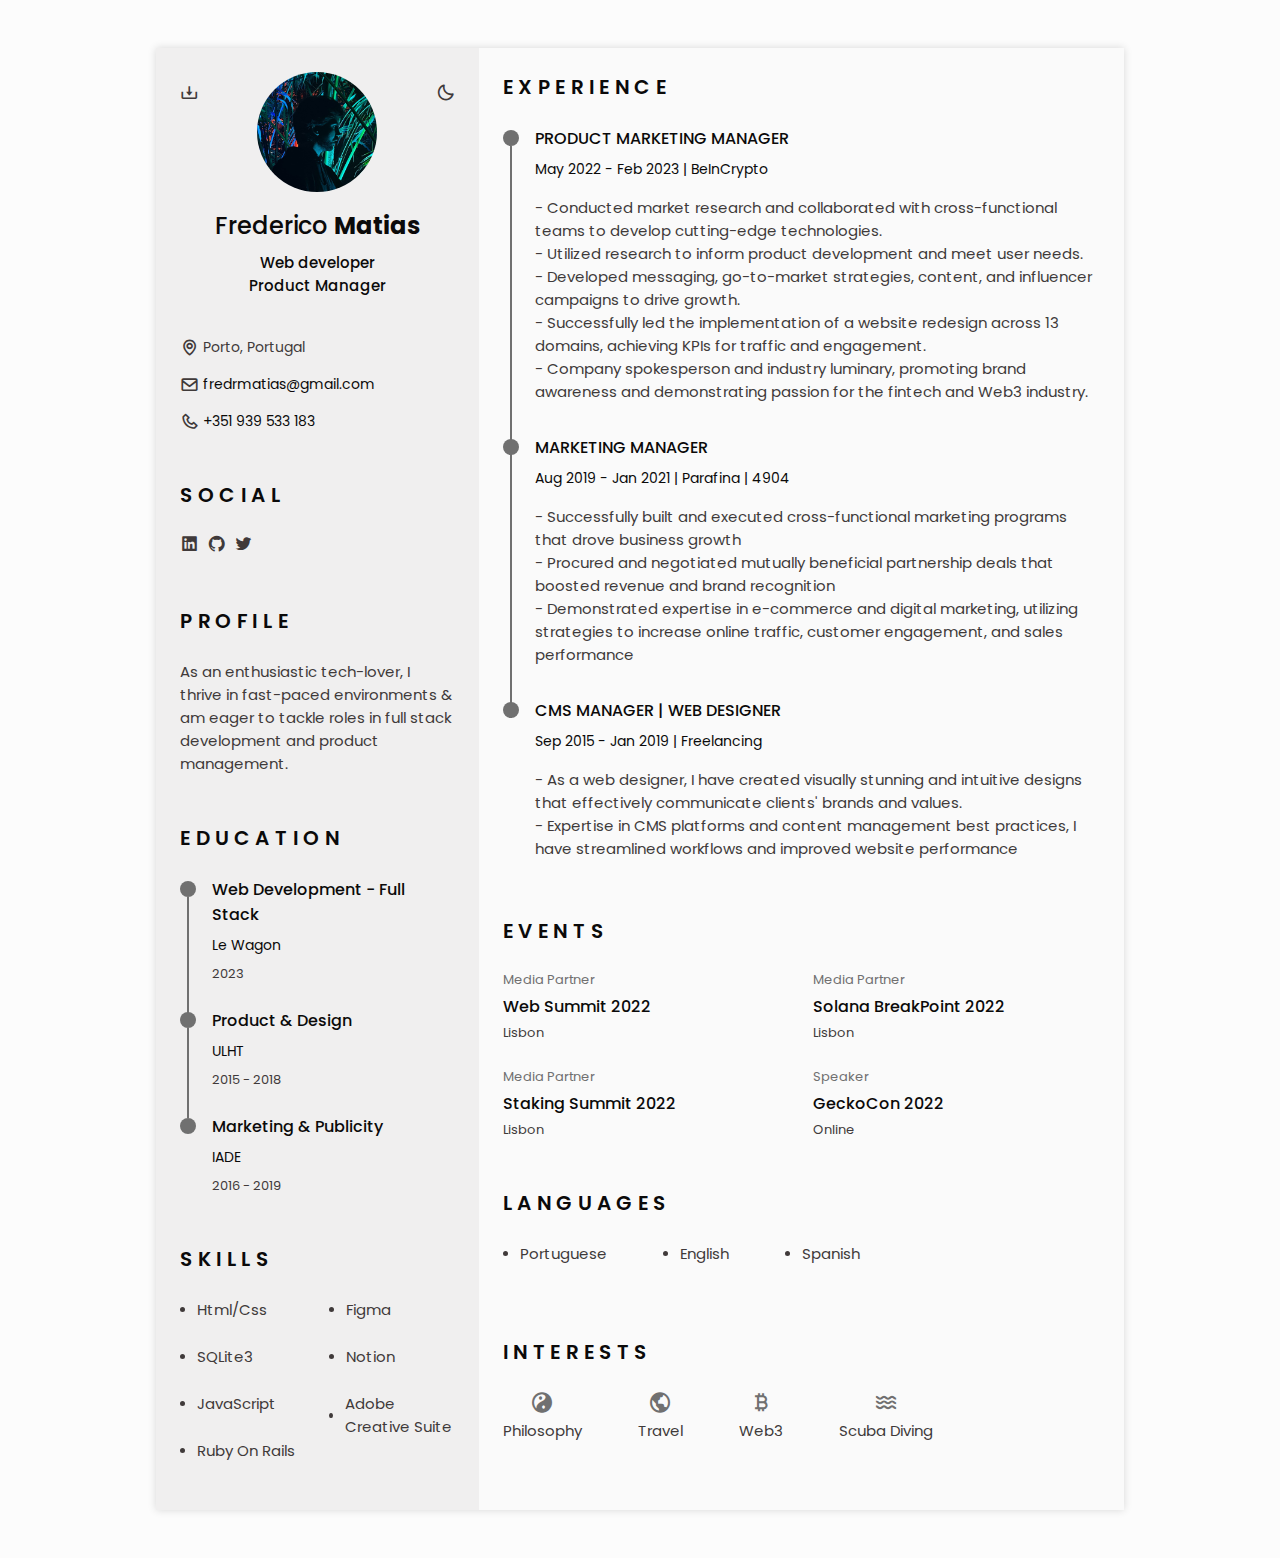
==== index.html @ e9baae90 "Full code for the CV" ====
<!DOCTYPE html>
    <html lang="en">
    <head>
        <meta charset="UTF-8">
        <meta name="viewport" content="width=device-width, initial-scale=1.0">

        <!--========== BOX ICONS ==========-->
        <link rel="stylesheet" href="https://cdn.jsdelivr.net/npm/boxicons@latest/css/boxicons.min.css">

        <!--========== CSS ==========-->
        <link rel="stylesheet" href="assets/css/styles.css">

        <title>Frederico Matias</title>
    </head>
    <body>
        <!--========== HEADER ==========-->
        <header class="l-header" id="header">
            <nav class="nav bd-container">
                <a href="#" class="nav__logo">Matias</a>

                <div class="nav__menu" id="nav-menu">
                    <ul class="nav__list">
                        <li class="nav__item">
                            <a href="#home" class="nav__link active-link">
                                <i class='bx bx-home nav__icon' ></i>Home
                            </a>
                        </li>
                        <li class="nav__item">
                            <a href="#profile" class="nav__link">
                                <i class='bx bx-user nav__icon' ></i>Profile
                            </a>
                        </li>
                        <li class="nav__item">
                            <a href="#education" class="nav__link">
                                <i class='bx bx-book nav__icon' ></i>Education
                            </a>
                        </li>
                        <li class="nav__item">
                            <a href="#skills" class="nav__link">
                                <i class='bx bx-receipt nav__icon' ></i>Skills
                            </a>
                        </li>
                        <li class="nav__item">
                            <a href="#experience" class="nav__link">
                                <i class='bx bx-briefcase-alt nav__icon' ></i>Experience
                            </a>
                        </li>
                        <li class="nav__item">
                            <a href="#references" class="nav__link">
                                <i class='bx bx-calendar-event  nav__icon'></i>Events
                            </a>
                        </li>
                    </ul>
                </div>

                <div class="nav__toggle" id="nav-toggle">
                    <i class='bx bx-grid-alt'></i>
                </div>
            </nav>
        </header>

        <main class="l-main bd-container">
            <div class="resume" id="area-cv">
                <div class="resume__left">
                    <!--========== HOME ==========-->
                    <section class="home" id="home">
                        <div class="home__container section bd-grid">
                            <div class="home__data bd-grid">
                                <img src="assets/img/1639055792636.jpg" alt="" class="home__img">

                                <h1 class="home__title">Frederico <b>Matias</b></h1>
                                <h3 class="home__profession">Web developer <br> Product Manager</h3>

                                <div>
                                    <a download="" href="assets/pdf/cvFredericoMatias_.pdf" class="home__button-movil">Dowload Cv</a>
                                </div>
                            </div>   
    
    
                            <div class="home__address bd-grid">
                                <span class="home__information">
                                    <i class='bx bx-map home__icon'></i> Porto, Portugal
                                </span>
                                <span class="home__information">
                                    <i class='bx bx-envelope home__icon'></i>
                                    <a href="mailto:fredrmatias@gmail.com">fredrmatias@gmail.com</a>
                                </span>
                                <span class="home__information">
                                    <i class='bx bx-phone home__icon'></i>
                                    <a href="tel:+351939533183">+351 939 533 183</a>
                                </span>
                            </div>
                            
                            
                        </div>

                        <!-- Theme change button -->
                        <i class='bx bx-moon change-theme' title="Theme" id="theme-button"></i>

                        <i class='bx bx-download generate-pdf' title="Generate PDF" id="resume-button"></i>
                    </section>

                    <!--========== SOCIAL ==========-->
                    <section class="social section">
                        <h2 class="section-title">SOCIAL</h2>
                        
                        <div class="social__container ">
                            <a href="https://www.linkedin.com/in/frederico-matias-128671200/" target="_blank" class="social__link">
                                <i class='bx bxl-linkedin-square social__icon'></i>
                                
                            </a>
                            <a href="https://github.com/Fa-rm" target="_blank" class="social__link">
                                <i class='bx bxl-github social__icon'></i>
                                
                            </a>
                            <a href="#" target="_blank" class="social__link">
                                <i class='bx bxl-twitter social__icon'></i>
                                
                            </a>
                        </div>
                    </section>

                    <!--========== PROFILE ==========-->
                    <section class="profile section" id="profile">
                        <h2 class="section-title">Profile</h2>
                        <p class="profile__description"> As an enthusiastic tech-lover, I thrive in fast-paced environments & am eager to tackle roles in full stack development and product management.</p>
                    </section>
                    
                    <!--========== EDUCATION ==========-->
                    <section class="education section" id="education">
                        <h2 class="section-title">Education</h2>
                        
                        <div class="education__container bd-grid">
                            <div class="education__content">
                                <div class="education__time">
                                    <span class="education__rounder"></span>
                                    <span class="education__line"></span>
                                </div>
                                
                                <div class="education__data bd-grid">
                                    <h3 class="education__title">Web Development - Full Stack</h3>
                                    <span class="education__studies">
                                        <a href="https://www.lewagon.com/web-development-course">Le Wagon</a>
                                    </span>
                                    <span class="education__year">2023</span>
                                </div>
                                
                            </div>

                            <div class="education__content">
                                <div class="education__time">
                                    <span class="education__rounder"></span>
                                    <span class="education__line"></span>
                                </div>
                                
                                <div class="education__data bd-grid">
                                    <h3 class="education__title">Product &amp; Design</h3>
                                    <span class="education__studies">
                                        <a href="https://www.ulusofona.pt/en/">ULHT</a>
                                    </span>
                                    <span class="education__year">2015 - 2018</span>
                                </div>
                            </div>

                            <div class="education__content">
                                <div class="education__time">
                                    <span class="education__rounder"></span>

                                </div>
                                
                                <div class="education__data bd-grid">
                                    <h3 class="education__title">Marketing &amp; Publicity</h3>
                                    <span class="education__studies">
                                        <a href="https://www.iade.europeia.pt/en/">IADE</a>
                                    </span>
                                    <span class="education__year">2016 - 2019</span>
                                </div>
                            </div>
                        </div>
                    </section>


                    <!--========== SKILLS  ==========-->
                    <section class="skills section" id="skills">
                        <h2 class="section-title">Skills</h2>

                        <div class="skills__content bd-grid">
                            <ul class="skills__data">
                                <li class="skills__name">
                                    <span class="skills__circle"></span> Html/Css
                                </li>
                                <li class="skills__name">
                                    <span class="skills__circle"></span> SQLite3
                                </li>
                                <li class="skills__name">
                                    <span class="skills__circle"></span> JavaScript
                                </li>
                                <li class="skills__name">
                                    <span class="skills__circle"></span> Ruby On Rails
                                </li>
                            </ul>
                            
                            <ul class="skills__data">
                                <li class="skills__name">
                                    <span class="skills__circle"></span> Figma
                                </li>
                                <li class="skills__name">
                                    <span class="skills__circle"></span> Notion
                                </li>
                                <li class="skills__name">
                                    <span class="skills__circle"></span> Adobe Creative Suite
                                </li>
                            </ul>
                        </div>
                    </section>
                </div>

                <div class="resume__right">
                    <!--========== EXPERIENCE ==========-->
                    <section class="experience section" id="experience">
                        <h2 class="section-title">Experience</h2>

                        <div class="experience__container bd-grid">
                            <div class="experience__content">
                                <div class="experience__time">
                                    <span class="experience__rounder"></span>
                                    <span class="experience__line"></span>
                                </div>

                                <div class="experience__data bd-grid">
                                    <h3 class="experience__title">PRODUCT MARKETING MANAGER</h3>
                                    <span class="experience__company">May 2022 - Feb 2023 | BeInCrypto</span>
                                    <p class="experience__description">
                                        <ul>
                                            <li>- Conducted market research and collaborated with cross-functional teams to develop cutting-edge technologies.</li>
                                            <li>- Utilized research to inform product development and meet user needs.</li>
                                            <li>- Developed messaging, go-to-market strategies, content, and influencer campaigns to drive growth.</li>
                                            <li>- Successfully led the implementation of a website redesign across 13 domains, achieving KPIs for traffic and engagement.</li>
                                            <li>- Company spokesperson and industry luminary, promoting brand awareness and demonstrating passion for the fintech and Web3 industry.</li>

                                        </ul>
                                        
                                        
                                    </p>
                                </div>
                            </div>

                            <div class="experience__content">
                                <div class="experience__time">
                                    <span class="experience__rounder"></span>
                                    <span class="experience__line"></span>
                                </div>
                                
                                <div class="experience__data bd-grid">
                                    <h3 class="experience__title">MARKETING MANAGER</h3>
                                    <span class="experience__company">Aug 2019 - Jan 2021 | Parafina | 4904</span>
                                    <p class="experience__description">
                                        <ul>
                                            <li>- Successfully built and executed cross-functional marketing programs that drove business growth</li>
                                            <li>- Procured and negotiated mutually beneficial partnership deals that boosted revenue and brand recognition</li>
                                            <li>- Demonstrated expertise in e-commerce and digital marketing, utilizing strategies to increase online traffic, customer engagement, and sales performance</li>
                                        </ul>
                                    </p>
                                </div>
                            </div>

                            <div class="experience__content">
                                <div class="experience__time">
                                    <span class="experience__rounder"></span>

                                </div>
                                
                                <div class="experience__data bd-grid">
                                    <h3 class="experience__title">CMS MANAGER | WEB DESIGNER</h3>
                                    <span class="experience__company">Sep 2015 - Jan 2019 | Freelancing </span>
                                    <p class="experience__description">
                                        <ul>
                                            <li>- As a web designer, I have created visually stunning and intuitive designs that effectively communicate clients' brands and values.</li>
                                            <li>- Expertise in CMS platforms and content management best practices, I have streamlined workflows and improved website performance</li>
                                        </ul>
                                    </p>
                                </div>
                            </div>
                        </div>
                    </section>

                    <!--========== CERTIFICATES ==========-->
       

                    <!--========== EVENTS ==========-->
                    <section class="references section" id="references">
                        <h2 class="section-title">Events</h2>

                        <div class="references__container bd-grid">
                            <div class="references__content bd-grid">
                                <span class="references__subtitle">Media Partner</span>
                                <h3 class="references__title">Web Summit 2022</h3>
                                <ul class="references__contact">
                                    <li>Lisbon</li>
                                    <li></li>
                                </ul>
                            </div>

                            <div class="references__content bd-grid">
                                <span class="references__subtitle">Media Partner</span>
                                <h3 class="references__title">Solana BreakPoint 2022</h3>
                                <ul class="references__contact">
                                    <li>Lisbon</li>
                                    <li></li>
                                </ul>
                            </div>

                            <div class="references__content bd-grid">
                                <span class="references__subtitle">Media Partner</span>
                                <h3 class="references__title">Staking Summit 2022</h3>
                                <ul class="references__contact">
                                    <li>Lisbon</li>
                                    <li></li>
                                </ul>
                            </div>

                               <div class="references__content bd-grid">
                                <span class="references__subtitle">Speaker</span>
                                <h3 class="references__title">GeckoCon 2022</h3>
                                <ul class="references__contact">
                                    <li>Online</li>
                                    <li></li>
                                </ul>
                            </div>
                        </div>
                    </section>

                    <!--========== LANGUAGES ==========-->
                    <section class="languages section">
                        <h2 class="section-title">Languages</h2>

                        <div class="languages__container">
                            <ul class="languages__content bd-grid">
                                <li class="languages__name">
                                    <span class="languages__circle"></span>Portuguese
                                </li>
                                <li class="languages__name">
                                    <span class="languages__circle"></span>English
                                </li>
                                <li class="languages__name">
                                    <span class="languages__circle"></span>Spanish
                                </li>
                            </ul>
                        </div>
                    </section>
                        

                    <!--========== INTERESTS ==========-->
                    <section class="interests section">
                        <h2 class="section-title">Interests</h2>

                        <div class="interests__container bd-grid">
                            <div class="interests__content">
                                <i class='bx bxs-yin-yang interests__icon'></i>
                                <span class="interests__name">Philosophy</span>
                            </div>
                            <div class="interests__content">
                                <i class='bx bx-world interests__icon' ></i>
                                <span class="interests__name">Travel</span>
                            </div>
                            <div class="interests__content">
                                <i class='bx bx-bitcoin interests__icon' ></i>
                                <span class="interests__name">Web3</span>
                            </div>
                            <div class="interests__content">
                                <i class='bx bx-water interests__icon' ></i>
                                <span class="interests__name">Scuba Diving</span>
                            </div>
                        </div>
                    </section>
                </div>
            </div>
        </main>

        <!--========== SCROLL TOP ==========-->
        <a href="#" class="scrolltop" id="scroll-top">
            <i class='bx bx-up-arrow-alt scrolltop__icon'></i>
        </a>

        
        <!--========== HTML2PDF ==========-->
        <script src="assets/js/html2pdf.bundle.min.js"></script>

        <!--========== MAIN JS ==========-->
        <script src="assets/js/main.js"></script>
    </body>
</html>
---- assets/css/styles.css ----
/*===== GOOGLE FONTS =====*/
@import url('https://fonts.googleapis.com/css2?family=Poppins:wght@400;500;600&display=swap');

/*===== VARIABLES CSS =====*/
:root {
  --header-height: 3rem;
  
  /*========== Colors ==========*/
  --title-color: #0B0A0A;
  --text-color: #403A3A;
  --text-color-light: #707070;
  --container-color: #FAFAFA;
  --container-color-alt: #F0EFEF;
  --body-color: #FCFCFC;

  /*========== Font and typography ==========*/
  --body-font: 'Poppins', sans-serif;
  --h1-font-size: 1.5rem;
  --h2-font-size: 1.25rem;
  --h3-font-size: 1rem;
  --normal-font-size: .938rem;
  --small-font-size: .875rem;
  --smaller-font-size: .813rem;

  /*========== Font weight ==========*/
  --font-medium: 500;
  --font-semi-bold: 600;

  /*========== Margenes ==========*/
  --mb-1: .5rem;
  --mb-2: 1rem;
  --mb-3: 1.5rem;

  /*========== z index ==========*/
  --z-tooltip: 10;
  --z-fixed: 100;
}

/*========== BASE ==========*/
*,::before,::after{
  box-sizing: border-box;
}

html{
  scroll-behavior: smooth;
}

/*========== Variables Dark theme ==========*/
body.dark-theme{
  --title-color: #F2F2F2;
  --text-color: #BFBFBF;
  --container-color: #212121;
  --container-color-alt: #181616;
  --body-color: #2B2B2B;
}

/*========== Button Dark/Light ==========*/
.change-theme{
  position: absolute;
  right: 0;
  top: 2.2rem;
  display: flex;
  color: var(--text-color);
  font-size: 1.2rem;
  cursor: pointer;
}

.change-theme:hover{
  color: var(--title-color);
}

/*========== Font size variables to scale cv ==========*/
body.scale-cv{
  --h1-font-size: .938rem;
  --h2-font-size: .938rem;
  --h3-font-size: .875rem;
  --normal-font-size: .813rem;
  --small-font-size: .75rem;
  --smaller-font-size: .688rem;
}

/*========== Generate PDF button ==========*/
.generate-pdf{
  display: none;
  position: absolute;
  top: 2.2rem;
  left: 0;
  font-size: 1.2rem;
  color: var(--text-color);
  cursor: pointer;
}

.generate-pdf:hover{
  color: var(--title-color);
}

/*========== Classes modified to reduce size and print on A4 sheet ==========*/
.scale-cv .change-theme,
.scale-cv .generate-pdf{
  display: none;
}

.scale-cv .bd-container{
  max-width: 595px;
}

.scale-cv .section{
  padding: 1.5rem 0 .80rem;
}

.scale-cv .section-title{
  margin-bottom: .75rem;
}

.scale-cv .resume__left,
.scale-cv .resume__right{
  padding: 0 1rem;
}

.scale-cv .home__img{
  width: 90px;
  height: 90px;
}

.scale-cv .home__container{
  gap: 1.5rem;
}

.scale-cv .home__data{
  gap: .25rem;
}

.scale-cv .home__address,
.scale-cv .social__container{
  gap: .75rem;
}

.scale-cv .home__icon,
.scale-cv .social__icon,
.scale-cv .interests__icon{
  font-size: 1rem;
}

.scale-cv .education__container,
.scale-cv .experience__container,
.scale-cv .certificate__container{
  gap: 1rem;
}

.scale-cv .education__time,
.scale-cv .experience__time{
  padding-right: .5rem;
}

.scale-cv .education__rounder,
.scale-cv .experience__rounder{
  width: 11px;
  height: 11px;
  margin-top: .22rem;
}

.scale-cv .education__line,
.scale-cv .experience__line{
  width: 1px;
  height: 110%;
  transform: translate(5px, 0);
}

.scale-cv .education__data,
.scale-cv .experience__data{
  gap: .25rem;
}

.scale-cv .skills__name{
  margin-bottom: var(--mb-1);
}

.scale-cv .interests__container{
  column-gap: 2.5rem;
}

body{
  margin: 0 0 var(--header-height) 0;
  padding: 0;
  font-family: var(--body-font);
  font-size: var(--normal-font-size);
  background-color: var(--body-color);
  color: var(--text-color);
}

h1,h2,h3,ul,p{
  margin: 0;
}

h1,h2,h3{
  color: var(--title-color);
  font-weight: var(--font-medium);
}

ul{
  padding: 0;
  list-style: none;
}

a{
  text-decoration: none;
  color:  var(--title-color);
}

img{
  max-width: 100%;
  height: auto;
}

/*========== CLASS CSS ==========*/
.section{
  padding: 1.5rem 0;
}

.section-title{
  font-size: var(--h2-font-size);
  color: var(--title-color);
  font-weight: var(--font-semi-bold);
  text-transform: uppercase;
  letter-spacing: .35rem;
  text-align: center;
  margin-bottom: var(--mb-3);
}

/*========== LAYOUT ==========*/
.bd-container{
  max-width: 968px;
  width: calc(100% - 3rem);
  margin-left: var(--mb-3);
  margin-right: var(--mb-3);
}

.bd-grid{
  display: grid;
  gap: 1.5rem;
}

.l-header{
  width: 100%;
  position: fixed;
  bottom: 0;
  left: 0;
  z-index: var(--z-fixed);
  background-color: var(--body-color);
  box-shadow: 0 -1px 4px rgba(0,0,0,.1);
  transition: .3s;
}

/*========== NAV ==========*/
.nav{
  height: var(--header-height);
  display: flex;
  justify-content: space-between;
  align-items: center;
}

@media screen and (max-width: 968px){
  .nav__menu{
    position: fixed;
    bottom: -100%;
    left: 0;
    width: 100%;
    padding: 2rem 1.5rem;
    background-color: var(--body-color);
    box-shadow: 0 1px 4px rgba(0,0,0,.1);
    border-radius: 1rem 1rem 0 0;
    z-index: var(--z-fixed);
    transition: .3s;
  }
}

.nav__logo,
.nav__toggle{
  color: var(--title-color);
  font-weight: var(--font-medium);
}

.nav__toggle{
  font-size: 1.2rem;
  cursor: pointer;
}

.nav__item{
  text-align: center;
}

.nav__list{
  display: grid;
  grid-template-columns: repeat(3, 1fr);
  gap: 2rem;
}

.nav__link{
  display: flex;
  flex-direction: column;
  font-size: var(--smaller-font-size);
  color: var(--text-color-light);
  font-weight: var(--font-medium);
}

.nav__link:hover{
  color: var(--title-color);
}

.nav__icon{
  font-size: 1.2rem;
  margin-bottom: var(--mb-1);
}

/* Show menu */
.show-menu{
  bottom: var(--header-height);
}

/* Active menu link */
.active-link{
  color: var(--title-color);
}

/*========== HOME ==========*/
.home{
  position: relative;
}

.home__container{
  gap: 3rem;
}

.home__data{
  gap: .5rem;
  text-align: center;
}

.home__img{
  width: 120px;
  height: 120px;
  border-radius: 50%;
  justify-self: center;
  margin-bottom: var(--mb-1);
}

.home__title{
  font-size: var(--h1-font-size);
}

.home__profession{
  font-size: var(--normal-font-size);
  margin-bottom: var(--mb-1);
}

.home__address{
  gap: 1rem;
}

.home__information{
  display: flex;
  align-items: center;
  font-size: var(--small-font-size);
}

.home__icon{
  font-size: 1.2rem;
  margin-right: .25rem;
}

.home__button-movil{
  display: inline-block;
  border: 2px solid var(--text-color);
  color: var(--title-color);
  padding: 1rem 2rem;
  border-radius: .25rem;
  transition: .3s;
  font-weight: var(--font-medium);
  margin-top: var(--mb-3);
}

.home__button-movil:hover{
  background-color: var(--text-color);
  color: var(--container-color);
}

/*========== SOCIAL ==========*/
.social__container{
  grid-template-columns: max-content;
  gap: 1rem;
}

.social__link{
  display: inline-flex;
  align-items: center;
  font-size: var(--small-font-size);
  color: var(--text-color);
}

.social__link:hover{
  color: var(--title-color);
}

.social__icon{
  font-size: 1.2rem;
  margin-right: .25rem;
}

/*========== PROFILE ==========*/
.profile__description{
  text-align: center;
}

/*========== EDUCATION AND EXPERIENCE ==========*/
.education__content,
.experience__content{
  display: flex;
}

.education__time,
.experience__time{
  padding-right: 1rem;
}

.education__rounder,
.experience__rounder{
  position: relative;
  display: block;
  width: 16px;
  height: 16px;
  background-color: var(--text-color-light);
  border-radius: 50%;
  margin-top: .25rem;
}

.education__line,
.experience__line{
  display: block;
  width: 2px;
  height: 110%;
  background-color: var(--text-color-light);
  transform: translate(7px, 0);
}

.education__data,
.experience__data{
  gap: .5rem;
}

.education__title,
.experience__title{
  font-size: var(--h3-font-size);
}

.education__studies,
.experience__company{
  font-size: var(--small-font-size);
  color: var(--title-color);
}

.education__year{
  font-size: var(--smaller-font-size);
}

/*========== SKILLS AND LANGUAGES ==========*/
.skills__content,
.languages__content{
  grid-template-columns: repeat(2, 1fr);
}

.languages__content{
  gap: 0;
}

.skills__name,
.languages__name{
  display: flex;
  align-items: center;
  margin-bottom: var(--mb-3);
}

.skills__circle,
.languages__circle{
  display: inline-block;
  width: 5px;
  height: 5px;
  background-color: var(--text-color);
  border-radius: 50%;
  margin-right: .75rem;
}

/*========== CERTIFICATES ==========*/
.certificate__title{
  font-size: var(--h3-font-size);
  margin-bottom: var(--mb-1);
}

/*========== REFERENCES ==========*/
.references__content{
  gap: .25rem;
}

.references__subtitle{
  color: var(--text-color-light);
}

.references__subtitle,
.references__contact{
  font-size: var(--smaller-font-size);
}

.references__title{
  font-size: var(--h3-font-size);
}

/*========== INTERESTS ==========*/
.interests__container{
  grid-template-columns: repeat(3, 1fr);
  margin-top: var(--mb-2);
}

.interests__content{
  display: flex;
  flex-direction: column;
  align-items: center;
}

.interests__icon{
  font-size: 1.5rem;
  color: var(--text-color-light);
  margin-bottom: .25rem;
}

/* Scroll top */
.scrolltop{
  position: fixed;
  right: 1rem;
  bottom: -20%;
  display: flex;
  justify-content: center;
  align-items: center;
  padding: .3rem;
  background-color: var(--container-color-alt);
  border-radius: .4rem;
  z-index: var(--z-tooltip);
  transition: .4s;
  visibility: hidden;
}

.scrolltop__icon{
  font-size: 1.2rem;
  color: var(--text-color);
}

.show-scroll{
  visibility: visible;
  bottom: 5rem;
}

/*========== MEDIA QUERIES ==========*/
@media screen and (max-width: 320px){
  .nav__list{
    grid-template-columns: repeat(2, 1fr);
    gap: 1rem .5rem;
  }
}

@media screen and (min-width: 968px){
  body{
    margin: 3rem 0;
  }

  .bd-container{
    margin-left: auto;
    margin-right: auto;
  }

  .l-header,
  .scrolltop{
    display: none;
  }

  .resume{
    display: grid;
    grid-template-columns: .5fr 1fr;
    background-color: var(--container-color);
    box-shadow: 0 0 8px rgba(13,12,12,.15);
  }

  .resume__left{
    background-color: var(--container-color-alt);
  }

  .resume__left,
  .resume__right{
    padding: 0 1.5rem;
  }

  .generate-pdf{
    display: inline-block;
  }

  .section-title,
  .profile__description{
    text-align: initial;
  }

  .home__container{
    gap: 1.5rem;
  }

  .home__button-movil{
    display: none;
  }

  .references__container{
    grid-template-columns: repeat(2, 1fr);
  }

  .languages__content{
    grid-template-columns: repeat(3, max-content);
    column-gap: 3.5rem;
  }

  .interests__container{
    grid-template-columns: repeat(4, max-content);
    column-gap: 3.5rem;
  }
}
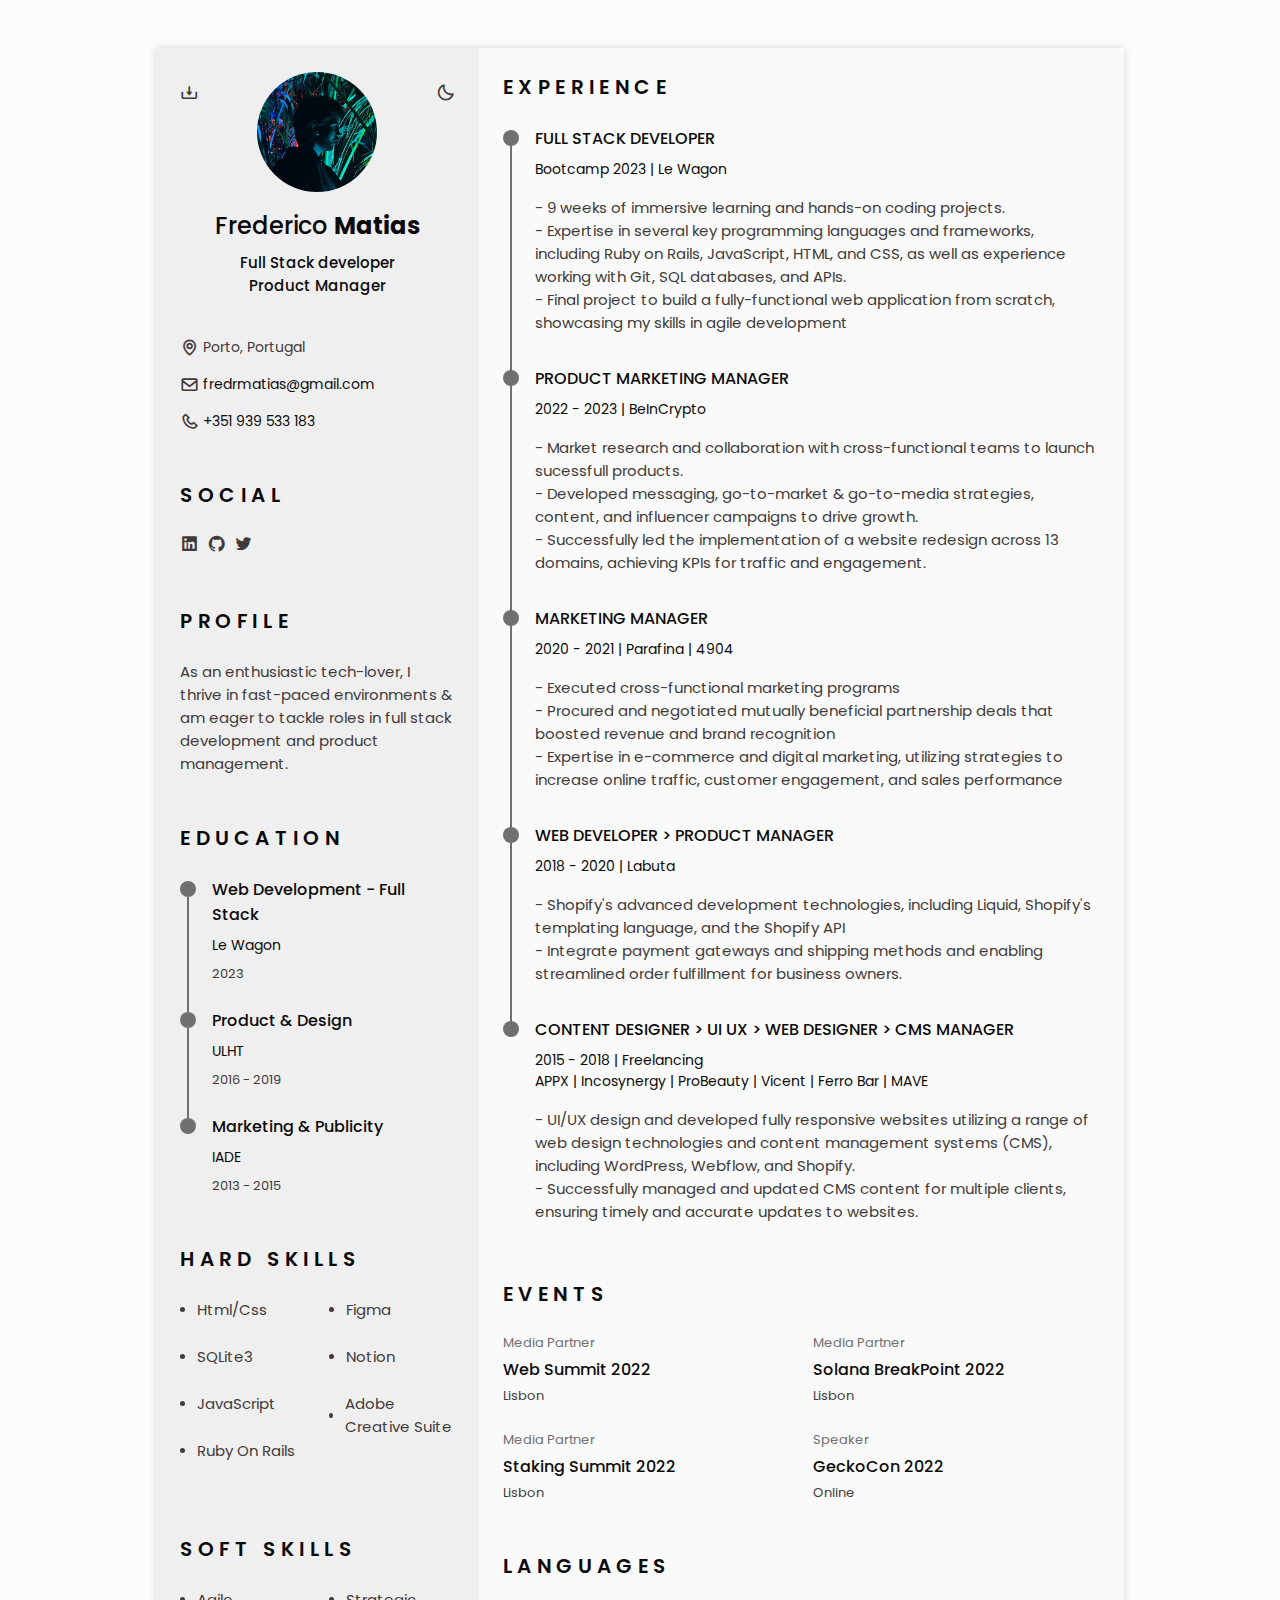
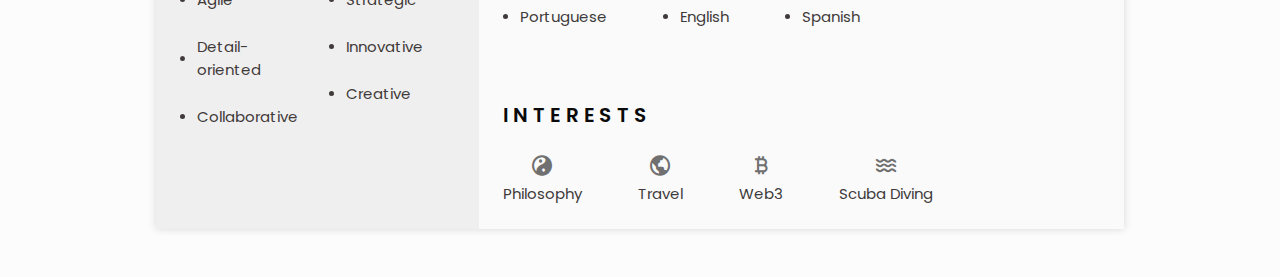
==== commit f77ff2bf: "v.2" ====
--- a/index.html
+++ b/index.html
@@ -69,14 +69,14 @@
                                 <img src="assets/img/1639055792636.jpg" alt="" class="home__img">
 
                                 <h1 class="home__title">Frederico <b>Matias</b></h1>
-                                <h3 class="home__profession">Web developer <br> Product Manager</h3>
+                                <h3 class="home__profession">Full Stack developer <br> Product Manager</h3>
 
                                 <div>
-                                    <a download="" href="assets/pdf/cvFredericoMatias_.pdf" class="home__button-movil">Dowload Cv</a>
-                                </div>
-                            </div>   
-    
-    
+                                    <a download="" href="assets/pdf/fredericoMatias__cv.pdf" class="home__button-movil">Dowload Cv</a>
+                                </div>
+                            </div>
+
+
                             <div class="home__address bd-grid">
                                 <span class="home__information">
                                     <i class='bx bx-map home__icon'></i> Porto, Portugal
@@ -90,32 +90,32 @@
                                     <a href="tel:+351939533183">+351 939 533 183</a>
                                 </span>
                             </div>
-                            
-                            
+
+
                         </div>
 
                         <!-- Theme change button -->
                         <i class='bx bx-moon change-theme' title="Theme" id="theme-button"></i>
 
-                        <i class='bx bx-download generate-pdf' title="Generate PDF" id="resume-button"></i>
+                        <a href="assets/pdf/fredericoMatias__cv.pdf" download class='bx bx-download generate-pdf' title="Download CV" ></a>
                     </section>
 
                     <!--========== SOCIAL ==========-->
                     <section class="social section">
                         <h2 class="section-title">SOCIAL</h2>
-                        
+
                         <div class="social__container ">
                             <a href="https://www.linkedin.com/in/frederico-matias-128671200/" target="_blank" class="social__link">
                                 <i class='bx bxl-linkedin-square social__icon'></i>
-                                
+
                             </a>
                             <a href="https://github.com/Fa-rm" target="_blank" class="social__link">
                                 <i class='bx bxl-github social__icon'></i>
-                                
+
                             </a>
                             <a href="#" target="_blank" class="social__link">
                                 <i class='bx bxl-twitter social__icon'></i>
-                                
+
                             </a>
                         </div>
                     </section>
@@ -125,18 +125,18 @@
                         <h2 class="section-title">Profile</h2>
                         <p class="profile__description"> As an enthusiastic tech-lover, I thrive in fast-paced environments & am eager to tackle roles in full stack development and product management.</p>
                     </section>
-                    
+
                     <!--========== EDUCATION ==========-->
                     <section class="education section" id="education">
                         <h2 class="section-title">Education</h2>
-                        
+
                         <div class="education__container bd-grid">
                             <div class="education__content">
                                 <div class="education__time">
                                     <span class="education__rounder"></span>
                                     <span class="education__line"></span>
                                 </div>
-                                
+
                                 <div class="education__data bd-grid">
                                     <h3 class="education__title">Web Development - Full Stack</h3>
                                     <span class="education__studies">
@@ -144,7 +144,7 @@
                                     </span>
                                     <span class="education__year">2023</span>
                                 </div>
-                                
+
                             </div>
 
                             <div class="education__content">
@@ -152,13 +152,13 @@
                                     <span class="education__rounder"></span>
                                     <span class="education__line"></span>
                                 </div>
-                                
+
                                 <div class="education__data bd-grid">
                                     <h3 class="education__title">Product &amp; Design</h3>
                                     <span class="education__studies">
                                         <a href="https://www.ulusofona.pt/en/">ULHT</a>
                                     </span>
-                                    <span class="education__year">2015 - 2018</span>
+                                    <span class="education__year">2016 - 2019</span>
                                 </div>
                             </div>
 
@@ -167,13 +167,13 @@
                                     <span class="education__rounder"></span>
 
                                 </div>
-                                
+
                                 <div class="education__data bd-grid">
                                     <h3 class="education__title">Marketing &amp; Publicity</h3>
                                     <span class="education__studies">
                                         <a href="https://www.iade.europeia.pt/en/">IADE</a>
                                     </span>
-                                    <span class="education__year">2016 - 2019</span>
+                                    <span class="education__year">2013 - 2015</span>
                                 </div>
                             </div>
                         </div>
@@ -182,7 +182,7 @@
 
                     <!--========== SKILLS  ==========-->
                     <section class="skills section" id="skills">
-                        <h2 class="section-title">Skills</h2>
+                        <h2 class="section-title">HARD Skills</h2>
 
                         <div class="skills__content bd-grid">
                             <ul class="skills__data">
@@ -199,7 +199,7 @@
                                     <span class="skills__circle"></span> Ruby On Rails
                                 </li>
                             </ul>
-                            
+
                             <ul class="skills__data">
                                 <li class="skills__name">
                                     <span class="skills__circle"></span> Figma
@@ -213,7 +213,39 @@
                             </ul>
                         </div>
                     </section>
+                    <section class="skills section" id="skills">
+                      <h2 class="section-title">SOFT Skills</h2>
+
+                      <div class="skills__content bd-grid">
+                          <ul class="skills__data">
+                              <li class="skills__name">
+                                  <span class="skills__circle"></span> Agile
+                              </li>
+                              <li class="skills__name">
+                                  <span class="skills__circle"></span> Detail-oriented
+                              </li>
+                              <li class="skills__name">
+                                  <span class="skills__circle"></span> Collaborative
+                              </li>
+                          </ul>
+
+                          <ul class="skills__data">
+                              <li class="skills__name">
+                                  <span class="skills__circle"></span> Strategic
+                              </li>
+                              <li class="skills__name">
+                                  <span class="skills__circle"></span> Innovative
+                              </li>
+                              <li class="skills__name">
+                                  <span class="skills__circle"></span> Creative
+                              </li>
+                          </ul>
+                      </div>
+                  </section>
+
                 </div>
+
+
 
                 <div class="resume__right">
                     <!--========== EXPERIENCE ==========-->
@@ -227,56 +259,91 @@
                                     <span class="experience__line"></span>
                                 </div>
 
+
                                 <div class="experience__data bd-grid">
-                                    <h3 class="experience__title">PRODUCT MARKETING MANAGER</h3>
-                                    <span class="experience__company">May 2022 - Feb 2023 | BeInCrypto</span>
+                                    <h3 class="experience__title">FULL STACK DEVELOPER</h3>
+                                    <span class="experience__company">Bootcamp 2023 | Le Wagon</span>
                                     <p class="experience__description">
                                         <ul>
-                                            <li>- Conducted market research and collaborated with cross-functional teams to develop cutting-edge technologies.</li>
-                                            <li>- Utilized research to inform product development and meet user needs.</li>
-                                            <li>- Developed messaging, go-to-market strategies, content, and influencer campaigns to drive growth.</li>
-                                            <li>- Successfully led the implementation of a website redesign across 13 domains, achieving KPIs for traffic and engagement.</li>
-                                            <li>- Company spokesperson and industry luminary, promoting brand awareness and demonstrating passion for the fintech and Web3 industry.</li>
-
+                                            <li>- 9 weeks of immersive learning and hands-on coding projects.</li>
+                                            <li>- Expertise in several key programming languages and frameworks, including Ruby on Rails, JavaScript, HTML, and CSS, as well as experience working with Git, SQL databases, and APIs.</li>
+                                            <li>- Final project to build a fully-functional web application from scratch, showcasing my skills in agile development</li>
                                         </ul>
-                                        
-                                        
                                     </p>
                                 </div>
                             </div>
+
+                            <div class="experience__content">
+                              <div class="experience__time">
+                                  <span class="experience__rounder"></span>
+                                  <span class="experience__line"></span>
+                              </div>
+
+                              <div class="experience__data bd-grid">
+                                <h3 class="experience__title">PRODUCT MARKETING MANAGER</h3>
+                                <span class="experience__company">2022 - 2023 | BeInCrypto</span>
+                                <p class="experience__description">
+                                    <ul>
+                                        <li>- Market research and collaboration with cross-functional teams to launch sucessfull products. </li>
+                                        <li>- Developed messaging, go-to-market &amp; go-to-media strategies, content, and influencer campaigns to drive growth.</li>
+                                        <li>- Successfully led the implementation of a website redesign across 13 domains, achieving KPIs for traffic and engagement.</li>
+
+                                    </ul>
+
+                                  </p>
+                              </div>
+                          </div>
 
                             <div class="experience__content">
                                 <div class="experience__time">
                                     <span class="experience__rounder"></span>
                                     <span class="experience__line"></span>
                                 </div>
-                                
+
                                 <div class="experience__data bd-grid">
                                     <h3 class="experience__title">MARKETING MANAGER</h3>
-                                    <span class="experience__company">Aug 2019 - Jan 2021 | Parafina | 4904</span>
+                                    <span class="experience__company">2020 - 2021 | Parafina | 4904</span>
                                     <p class="experience__description">
                                         <ul>
-                                            <li>- Successfully built and executed cross-functional marketing programs that drove business growth</li>
+                                            <li>- Executed cross-functional marketing programs</li>
                                             <li>- Procured and negotiated mutually beneficial partnership deals that boosted revenue and brand recognition</li>
-                                            <li>- Demonstrated expertise in e-commerce and digital marketing, utilizing strategies to increase online traffic, customer engagement, and sales performance</li>
+                                            <li>- Expertise in e-commerce and digital marketing, utilizing strategies to increase online traffic, customer engagement, and sales performance</li>
                                         </ul>
                                     </p>
                                 </div>
                             </div>
+
+                            <div class="experience__content">
+                              <div class="experience__time">
+                                  <span class="experience__rounder"></span>
+                                  <span class="experience__line"></span>
+                              </div>
+
+                              <div class="experience__data bd-grid">
+                                  <h3 class="experience__title">WEB DEVELOPER > PRODUCT MANAGER</h3>
+                                  <span class="experience__company">2018 - 2020 | Labuta</span>
+                                  <p class="experience__description">
+                                      <ul>
+                                          <li>- Shopify's advanced development technologies, including Liquid, Shopify's templating language, and the Shopify API</li>
+                                          <li>- Integrate payment gateways and shipping methods and enabling streamlined order fulfillment for business owners.</li>
+                                      </ul>
+                                  </p>
+                              </div>
+                          </div>
 
                             <div class="experience__content">
                                 <div class="experience__time">
                                     <span class="experience__rounder"></span>
 
                                 </div>
-                                
+
                                 <div class="experience__data bd-grid">
-                                    <h3 class="experience__title">CMS MANAGER | WEB DESIGNER</h3>
-                                    <span class="experience__company">Sep 2015 - Jan 2019 | Freelancing </span>
+                                    <h3 class="experience__title">CONTENT DESIGNER > UI UX > WEB DESIGNER  > CMS MANAGER</h3>
+                                    <span class="experience__company">2015 - 2018 | Freelancing <br> APPX | Incosynergy | ProBeauty | Vicent | Ferro Bar | MAVE  </span>
                                     <p class="experience__description">
                                         <ul>
-                                            <li>- As a web designer, I have created visually stunning and intuitive designs that effectively communicate clients' brands and values.</li>
-                                            <li>- Expertise in CMS platforms and content management best practices, I have streamlined workflows and improved website performance</li>
+                                            <li>- UI/UX design and developed fully responsive websites utilizing a range of web design technologies and content management systems (CMS), including WordPress, Webflow, and Shopify.</li>
+                                            <li>- Successfully managed and updated CMS content for multiple clients, ensuring timely and accurate updates to websites.</li>
                                         </ul>
                                     </p>
                                 </div>
@@ -284,8 +351,7 @@
                         </div>
                     </section>
 
-                    <!--========== CERTIFICATES ==========-->
-       
+
 
                     <!--========== EVENTS ==========-->
                     <section class="references section" id="references">
@@ -348,7 +414,7 @@
                             </ul>
                         </div>
                     </section>
-                        
+
 
                     <!--========== INTERESTS ==========-->
                     <section class="interests section">
@@ -382,11 +448,11 @@
             <i class='bx bx-up-arrow-alt scrolltop__icon'></i>
         </a>
 
-        
+
         <!--========== HTML2PDF ==========-->
         <script src="assets/js/html2pdf.bundle.min.js"></script>
 
         <!--========== MAIN JS ==========-->
         <script src="assets/js/main.js"></script>
     </body>
-</html>+</html>
